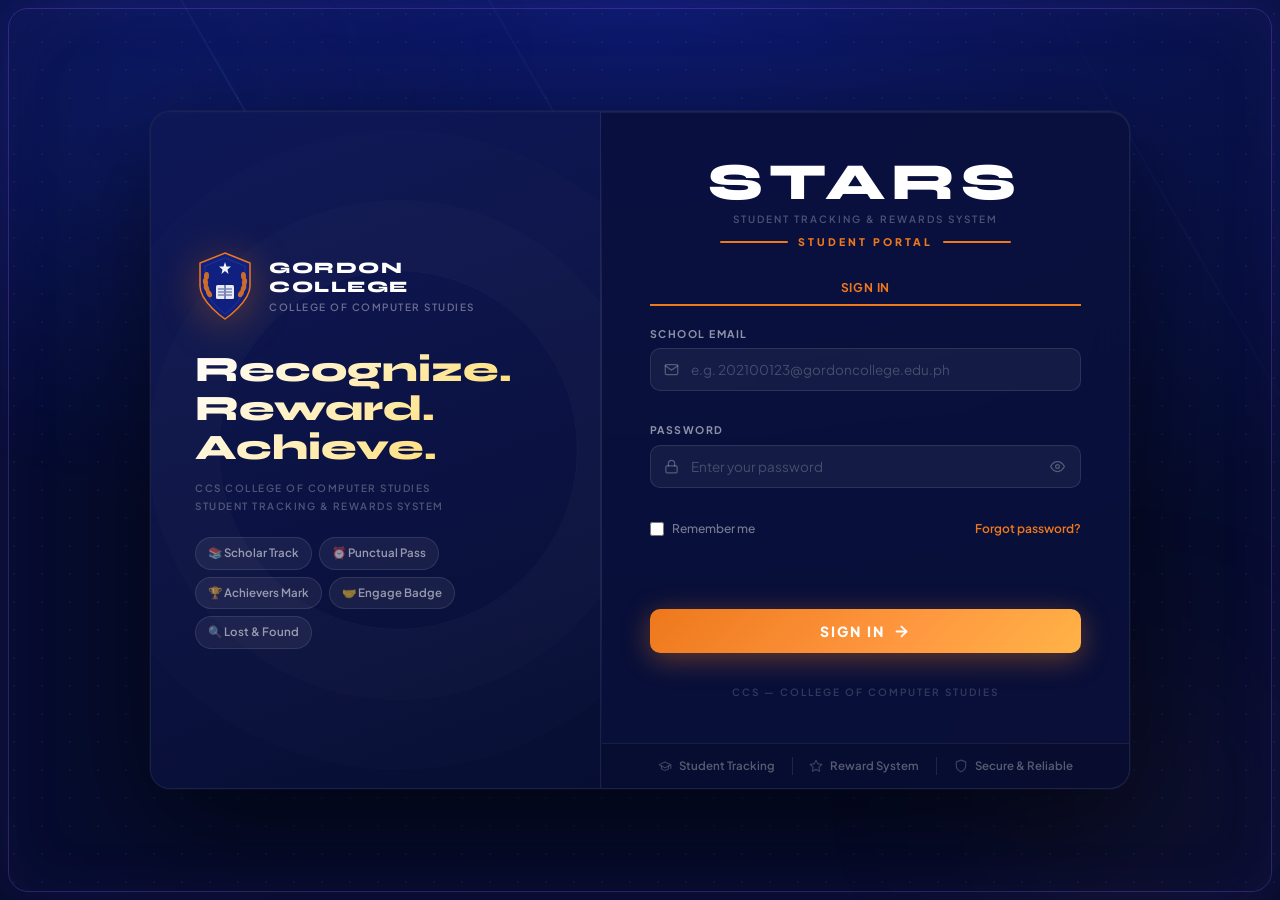
==== dashboard.html @ 3e93b330 "Add files via upload" ====
<!DOCTYPE html>
<html lang="en">
<head>
  <meta charset="UTF-8"/>
  <meta name="viewport" content="width=device-width, initial-scale=1.0"/>
  <title>STARS — Dashboard</title>
  <link rel="stylesheet" href="style.css"/>
  <link rel="stylesheet" href="dashboard.css"/>
  <link rel="stylesheet" href="guidelines.css"/>
  <link href="https://fonts.googleapis.com/css2?family=Syne:wght@600;700;800&family=Plus+Jakarta+Sans:wght@400;500;600;700&display=swap" rel="stylesheet"/>
</head>
<body class="app-page">

  <!-- HAMBURGER BUTTON (visible on mobile only) -->
  <button class="hamburger-btn" id="hamburgerBtn" aria-label="Open menu">
    <span></span>
    <span></span>
    <span></span>
  </button>

  <!-- OVERLAY (darkens background when sidebar is open on mobile) -->
  <div class="sidebar-overlay" id="sidebarOverlay"></div>

  <!-- SIDEBAR -->
  <aside class="sidebar" id="sidebar">
    <div class="sidebar-brand">
      <span class="brand-star">★</span>
      <span>STARS</span>
    </div>
    <nav class="sidebar-nav">
      <a href="dashboard.html" class="nav-item active">
        <span class="nav-icon">⊞</span> Dashboard
      </a>
      <a href="submit.html" class="nav-item">
        <span class="nav-icon">↑</span> Submit Achievement
      </a>
      <a href="rewards.html" class="nav-item">
        <span class="nav-icon">🏆</span> Rewards
      </a>
      <a href="ranking.html" class="nav-item">
        <span class="nav-icon">📊</span> Rankings
      </a>
      <a href="guidelines.html" class="nav-item">
        <span class="nav-icon">📋</span> Guidelines
      </a>
      <a href="settings.html" class="nav-item">
        <span class="nav-icon">⚙️</span> Settings
      </a>
    </nav>
    <div class="sidebar-footer">
      <!-- DARK MODE TOGGLE -->
      <div class="dark-mode-row">
        <span class="dark-mode-label">
          <span id="themeIcon">🌙</span> Dark Mode
        </span>
        <label class="toggle-switch">
          <input type="checkbox" id="darkModeToggle"/>
          <span class="toggle-slider"></span>
        </label>
      </div>
      <div class="user-info" id="sidebarUser">
        <div class="user-avatar" id="userAvatar">S</div>
        <div>
          <p class="user-name" id="userName">Loading...</p>
          <p class="user-id" id="userStudentId">—</p>
        </div>
      </div>
      <button class="btn-logout" id="logoutBtn">Logout</button>
    </div>
  </aside>

  <!-- MAIN CONTENT -->
  <main class="main-content">
    <header class="page-header">
      <div>
        <h2 class="page-title">Dashboard</h2>
        <p class="page-sub" id="greetingText">Welcome back!</p>
      </div>
    </header>

    <!-- POINTS OVERVIEW -->
    <section class="points-overview">
      <div class="points-card points-main">
        <p class="points-label">Total Balance</p>
        <h1 class="points-value" id="totalBalance">—</h1>
        <p class="points-unit">merit points</p>
      </div>
      <div class="points-card">
        <p class="points-label">Scholar Track</p>
        <h2 class="points-value scholar" id="scholarPts">—</h2>
        <span class="category-badge scholar">Academic</span>
      </div>
      <div class="points-card">
        <p class="points-label">Punctual Pass</p>
        <h2 class="points-value punctual" id="punctualPts">—</h2>
        <span class="category-badge punctual">Attendance</span>
      </div>
      <div class="points-card">
        <p class="points-label">Achievers Mark</p>
        <h2 class="points-value achiever" id="achieverPts">—</h2>
        <span class="category-badge achiever">Contests</span>
      </div>
      <div class="points-card">
        <p class="points-label">Engage Badge</p>
        <h2 class="points-value engage" id="engagePts">—</h2>
        <span class="category-badge engage">Participation</span>
      </div>
      <!-- ✅ NEW: General Badge -->
      <div class="points-card">
        <p class="points-label">General</p>
        <h2 class="points-value general" id="generalPts">—</h2>
        <span class="category-badge general">Other</span>
      </div>
    </section>

    <!-- MOTIVATION MILESTONES -->
    <section class="section-block" id="motivationSection">
      <div class="motivation-progress-banner">
        <div class="mot-banner-icon">🎯</div>
        <div class="mot-banner-text">
          <p class="mot-banner-title" id="motBannerTitle">Loading your next reward...</p>
          <p class="mot-banner-sub" id="motBannerSub"></p>
          <div class="mot-progress-bar-wrap">
            <div class="mot-progress-bar-fill" id="motProgressFill"></div>
          </div>
          <div class="mot-progress-labels">
            <span id="motCurrentPts">0 pts</span>
            <span id="motTargetPts">— pts</span>
          </div>
        </div>
      </div>
      <div class="section-header" style="margin-top:1.4rem; margin-bottom:12px;">
        <h3 style="margin-bottom:0;">Rewards Milestones</h3>
        <a href="rewards.html" class="btn-link">View All →</a>
      </div>
      <div class="milestones-grid" id="milestonesGrid"></div>
    </section>

    <!-- RECENT SUBMISSIONS -->
    <section class="section-block">
      <div class="section-header">
        <h3>Recent Submissions</h3>
        <a href="submit.html" class="btn-link">+ New Submission</a>
      </div>
      <div class="table-wrap">
        <table class="data-table" id="submissionsTable">
          <thead>
            <tr>
              <th>Achievement</th>
              <th>Category</th>
              <th>Points</th>
              <th>Status</th>
              <th>Date</th>
            </tr>
          </thead>
          <tbody id="submissionsBody">
            <tr><td colspan="5" class="loading-row">Loading...</td></tr>
          </tbody>
        </table>
      </div>
    </section>

    <!-- REWARDS PREVIEW -->
    <section class="section-block">
      <div class="section-header">
        <h3>Rewards You Can Claim</h3>
        <a href="rewards.html" class="btn-link">View All →</a>
      </div>
      <div class="rewards-grid" id="rewardsPreview"></div>
    </section>
  </main>

  <script src="api.js"></script>
  <script src="auth.js"></script>
  <script src="dashboard.js"></script>
  <script>
    // Dark mode init
    (function() {
      const savedTheme = localStorage.getItem('stars_theme');
      const toggle = document.getElementById('darkModeToggle');
      const icon   = document.getElementById('themeIcon');
      if (savedTheme === 'dark') {
        document.body.classList.add('dark-mode');
        if (toggle) toggle.checked = true;
        if (icon)   icon.textContent = '☀️';
      }
      if (toggle) {
        toggle.addEventListener('change', () => {
          if (toggle.checked) {
            document.body.classList.add('dark-mode');
            localStorage.setItem('stars_theme', 'dark');
            if (icon) icon.textContent = '☀️';
          } else {
            document.body.classList.remove('dark-mode');
            localStorage.setItem('stars_theme', 'light');
            if (icon) icon.textContent = '🌙';
          }
        });
      }
    })();

    // Hamburger menu
(function() {
  const btn     = document.getElementById('hamburgerBtn');
  const sidebar = document.getElementById('sidebar');
  const overlay = document.getElementById('sidebarOverlay');

  function openSidebar() {
    sidebar.classList.add('open');
    overlay.classList.add('active');
    btn.classList.add('open');
    document.body.style.overflow = 'hidden';
  }
  function closeSidebar() {
    sidebar.classList.remove('open');
    overlay.classList.remove('active');
    btn.classList.remove('open');
    document.body.style.removeProperty('overflow'); // ← AYOS NITO
  }

  btn.addEventListener('click', () => {
    if (sidebar.classList.contains('open')) {
      closeSidebar();
    } else {
      openSidebar(); // ← X button fix: toggle, hindi palaging open
    }
  });
  
  overlay.addEventListener('click', closeSidebar);

  document.querySelectorAll('.nav-item').forEach(link => {
    link.addEventListener('click', closeSidebar);
  });
})();
  </script>
</body>
</html>
---- style.css ----
/* ============================================
   STARS — Main Stylesheet
   CCS Theme: Orange · Yellow · White
   ============================================ */

@import url('https://fonts.googleapis.com/css2?family=Syne:wght@600;700;800&family=Plus+Jakarta+Sans:wght@400;500;600;700&display=swap');

:root {
  --orange:     #F26522;
  --orange2:    #FF8C42;
  --orange-dim: rgba(242,101,34,0.12);
  --yellow:     #FFC107;
  --yellow2:    #FFD54F;
  --yellow-dim: rgba(255,193,7,0.12);
  --white:      #FFFFFF;
  --off-white:  #FFF8F3;
  --cream:      #FFF3E0;

  --slate:      #1A1A2E;
  --slate2:     #16213E;
  --dark:       #0F0F1A;

  --gray:       #8A8A9A;
  --gray2:      #E8E0D8;
  --gray3:      #F5F0EB;

  --scholar:    #22C55E;
  --punctual:   #3B82F6;
  --achiever:   #F26522;
  --engage:     #A855F7;

  --success:    #22c55e;
  --error:      #ef4444;

  --font-display: 'Syne', sans-serif;
  --font-body:    'Plus Jakarta Sans', sans-serif;

  --radius:    14px;
  --radius-sm: 9px;
  --radius-lg: 20px;
  --shadow:    0 4px 32px rgba(242,101,34,0.10);
  --shadow-lg: 0 8px 48px rgba(242,101,34,0.18);
}

*, *::before, *::after { box-sizing: border-box; margin: 0; padding: 0; }

body {
  background: var(--off-white);
  color: var(--slate);
  font-family: var(--font-body);
  font-size: 15px;
  line-height: 1.6;
  overflow-x: hidden;
}

a { color: inherit; text-decoration: none; }

/* ============================================
   LOGIN PAGE
   ============================================ */
.login-page {
  display: flex;
  align-items: center;
  justify-content: center;
  min-height: 100vh;
  overflow: hidden;
  position: relative;
  background: var(--slate);
}

.login-bg {
  position: fixed; inset: 0; z-index: 0;
  pointer-events: none;
  overflow: hidden;
}

.login-bg::before {
  content: '';
  position: absolute;
  width: 700px; height: 700px;
  border-radius: 50%;
  background: radial-gradient(circle, rgba(242,101,34,0.25) 0%, transparent 70%);
  top: -200px; right: -150px;
}
.login-bg::after {
  content: '';
  position: absolute;
  width: 500px; height: 500px;
  border-radius: 50%;
  background: radial-gradient(circle, rgba(255,193,7,0.18) 0%, transparent 70%);
  bottom: -150px; left: -100px;
}

.orb { display: none; }

.login-bg .orb1 {
  display: block;
  position: absolute;
  width: 3px;
  height: 100vh;
  background: linear-gradient(to bottom, transparent, rgba(242,101,34,0.3), transparent);
  top: 0; left: 38%;
  transform: rotate(15deg);
  transform-origin: top;
  border-radius: 0;
  filter: none;
  opacity: 1;
}

.login-container {
  position: relative; z-index: 1;
  background: var(--white);
  border-radius: var(--radius-lg);
  padding: 48px 44px;
  width: 100%;
  max-width: 430px;
  box-shadow: var(--shadow-lg);
}

.login-brand {
  text-align: center;
  margin-bottom: 36px;
}

.login-brand .brand-star {
  display: inline-block;
  font-size: 28px;
  color: var(--orange);
  margin-bottom: 4px;
}

.login-brand h1 {
  font-family: var(--font-display);
  font-size: 52px;
  font-weight: 800;
  background: linear-gradient(135deg, var(--orange) 0%, var(--yellow) 100%);
  -webkit-background-clip: text;
  -webkit-text-fill-color: transparent;
  background-clip: text;
  letter-spacing: 5px;
  line-height: 1;
  margin-bottom: 6px;
}

.login-brand p {
  color: var(--gray);
  font-size: 12px;
  letter-spacing: 1.5px;
  text-transform: uppercase;
  font-weight: 500;
}

.login-form { display: flex; flex-direction: column; gap: 18px; }

.form-group { display: flex; flex-direction: column; gap: 6px; }

.form-group label {
  font-size: 12px;
  font-weight: 700;
  color: var(--slate);
  text-transform: uppercase;
  letter-spacing: 0.8px;
}

.form-group input,
.form-group select,
.form-group textarea {
  background: var(--gray3);
  border: 1.5px solid var(--gray2);
  border-radius: var(--radius-sm);
  color: var(--slate);
  font-family: var(--font-body);
  font-size: 15px;
  padding: 13px 16px;
  transition: border-color 0.2s, background 0.2s, box-shadow 0.2s;
  outline: none;
}

.form-group input:focus,
.form-group select:focus,
.form-group textarea:focus {
  border-color: var(--orange);
  background: var(--white);
  box-shadow: 0 0 0 3px rgba(242,101,34,0.10);
}

.form-group input::placeholder { color: #B0A8A0; }
.form-group select option { background: white; color: var(--slate); }
.form-group textarea { resize: vertical; }

.hint { color: var(--gray); font-size: 12px; margin-top: 4px; }

.form-error {
  color: var(--error);
  font-size: 13px;
  min-height: 18px;
  font-weight: 500;
}
.form-success {
  color: var(--success);
  font-size: 13px;
  min-height: 18px;
  font-weight: 500;
}

.btn-primary {
  background: linear-gradient(135deg, var(--orange) 0%, var(--orange2) 100%);
  color: var(--white);
  border: none;
  border-radius: var(--radius-sm);
  font-family: var(--font-body);
  font-size: 15px;
  font-weight: 700;
  padding: 14px 24px;
  cursor: pointer;
  transition: opacity 0.2s, transform 0.1s, box-shadow 0.2s;
  width: 100%;
  letter-spacing: 0.4px;
  box-shadow: 0 4px 16px rgba(242,101,34,0.3);
}
.btn-primary:hover {
  opacity: 0.92;
  box-shadow: 0 6px 24px rgba(242,101,34,0.4);
}
.btn-primary:active { transform: scale(0.98); }
.btn-primary:disabled { opacity: 0.5; cursor: not-allowed; box-shadow: none; }

.btn-ghost {
  background: transparent;
  color: var(--slate);
  border: 1.5px solid var(--gray2);
  border-radius: var(--radius-sm);
  font-family: var(--font-body);
  font-size: 14px;
  font-weight: 600;
  padding: 10px 20px;
  cursor: pointer;
  transition: border-color 0.2s, background 0.2s;
}
.btn-ghost:hover { border-color: var(--orange); background: var(--orange-dim); }

.btn-logout {
  background: transparent;
  color: var(--gray);
  border: 1.5px solid var(--gray2);
  border-radius: var(--radius-sm);
  font-size: 13px;
  font-weight: 600;
  padding: 8px 16px;
  cursor: pointer;
  width: 100%;
  margin-top: 8px;
  transition: color 0.2s, border-color 0.2s, background 0.2s;
  font-family: var(--font-body);
}
.btn-logout:hover { color: var(--error); border-color: var(--error); background: rgba(239,68,68,0.06); }

.btn-link {
  color: var(--orange);
  font-size: 13px;
  font-weight: 700;
  letter-spacing: 0.3px;
}
.btn-link:hover { color: var(--orange2); }

.login-footer {
  text-align: center;
  color: var(--gray);
  font-size: 11px;
  margin-top: 24px;
  text-transform: uppercase;
  letter-spacing: 1.5px;
  font-weight: 600;
}

/* ============================================
   APP LAYOUT
   ============================================ */
.app-page {
  display: flex;
  min-height: 100vh;
  background: var(--off-white);
  overflow-x: hidden;
}

/* SIDEBAR */
.sidebar {
  width: 230px;
  min-height: 100vh;
  background: var(--slate);
  display: flex;
  flex-direction: column;
  padding: 28px 16px;
  position: fixed;
  top: 0; left: 0; bottom: 0;
  border-right: none;
  box-shadow: 4px 0 24px rgba(26,26,46,0.15);
}

.sidebar-brand {
  display: flex;
  align-items: center;
  gap: 8px;
  font-family: var(--font-display);
  font-size: 26px;
  font-weight: 800;
  letter-spacing: 4px;
  margin-bottom: 36px;
  padding: 0 10px;
  background: linear-gradient(135deg, var(--orange) 0%, var(--yellow) 100%);
  -webkit-background-clip: text;
  -webkit-text-fill-color: transparent;
  background-clip: text;
}
.brand-star {
  font-size: 22px;
  -webkit-text-fill-color: var(--orange);
  color: var(--orange);
}

.sidebar-nav {
  display: flex;
  flex-direction: column;
  gap: 4px;
  flex: 1;
}

.nav-item {
  display: flex;
  align-items: center;
  gap: 10px;
  padding: 11px 14px;
  border-radius: var(--radius-sm);
  color: rgba(255,255,255,0.5);
  font-size: 14px;
  font-weight: 500;
  transition: background 0.15s, color 0.15s;
  letter-spacing: 0.2px;
}
.nav-item:hover {
  background: rgba(255,255,255,0.07);
  color: var(--white);
}
.nav-item.active {
  background: linear-gradient(135deg, var(--orange) 0%, var(--orange2) 100%);
  color: var(--white);
  font-weight: 700;
  box-shadow: 0 4px 14px rgba(242,101,34,0.35);
}
.nav-icon { font-size: 16px; }

.sidebar-footer {
  margin-top: auto;
  padding-top: 16px;
  border-top: 1px solid rgba(255,255,255,0.08);
}

.user-info { display: flex; align-items: center; gap: 10px; margin-bottom: 8px; }

.user-avatar {
  width: 36px; height: 36px;
  background: linear-gradient(135deg, var(--orange), var(--yellow));
  color: var(--white);
  border-radius: 50%;
  display: flex; align-items: center; justify-content: center;
  font-weight: 800;
  font-size: 15px;
  font-family: var(--font-display);
  flex-shrink: 0;
}
.user-name { font-size: 13px; font-weight: 600; color: var(--white); }
.user-id { font-size: 11px; color: rgba(255,255,255,0.4); }

/* MAIN CONTENT */
.main-content {
  margin-left: 230px;
  flex: 1;
  padding: 36px 40px;
  min-height: 100vh;
  width: calc(100% - 230px);
  max-width: calc(100% - 230px);
  overflow-x: hidden;
}

.page-header {
  display: flex;
  align-items: flex-start;
  justify-content: space-between;
  margin-bottom: 32px;
}

.page-title {
  font-family: var(--font-display);
  font-size: 34px;
  font-weight: 800;
  letter-spacing: 1px;
  color: var(--slate);
}

.page-sub { color: var(--gray); font-size: 14px; margin-top: 3px; font-weight: 500; }

/* MODAL */
.modal-overlay {
  position: fixed; inset: 0;
  background: rgba(15,15,26,0.65);
  backdrop-filter: blur(4px);
  display: flex; align-items: center; justify-content: center;
  z-index: 999;
}
.modal-box {
  background: var(--white);
  border-radius: var(--radius-lg);
  padding: 36px;
  max-width: 420px;
  width: 90%;
  box-shadow: var(--shadow-lg);
}
.modal-box h3 {
  font-family: var(--font-display);
  font-size: 22px;
  font-weight: 700;
  margin-bottom: 10px;
  color: var(--slate);
}
.modal-box p { color: var(--gray); margin-bottom: 28px; font-size: 14px; }
.modal-actions { display: flex; gap: 12px; justify-content: flex-end; }

.balance-pill {
  background: var(--white);
  border: 1.5px solid var(--gray2);
  border-radius: 99px;
  padding: 10px 22px;
  font-size: 14px;
  font-weight: 500;
  box-shadow: 0 2px 8px rgba(0,0,0,0.06);
  white-space: nowrap;
}
.balance-pill strong { color: var(--orange); font-weight: 700; }

/* ============================================
   DARK MODE
   ============================================ */
.dark-mode-row {
  display: flex;
  align-items: center;
  justify-content: space-between;
  margin-bottom: 12px;
} 
.dark-mode-label {
  font-size: 13px;
  color: rgba(255,255,255,0.5);
  font-weight: 500;
}
.toggle-switch {
  position: relative;
  display: inline-block;
  width: 38px;
  height: 22px;
}
.toggle-switch input { opacity: 0; width: 0; height: 0; }
.toggle-slider {
  position: absolute;
  cursor: pointer;
  inset: 0;
  background: rgba(255,255,255,0.15);
  border-radius: 99px;
  transition: background 0.3s;
}
.toggle-slider::before {
  content: '';
  position: absolute;
  width: 16px; height: 16px;
  left: 3px; top: 3px;
  background: white;
  border-radius: 50%;
  transition: transform 0.3s;
}
.toggle-switch input:checked + .toggle-slider { background: var(--orange); }
.toggle-switch input:checked + .toggle-slider::before { transform: translateX(16px); }

/* ============================================
   HAMBURGER MENU
   ============================================ */
.hamburger-btn {
  display: none;
  position: fixed;
  top: 14px;
  left: 16px;
  z-index: 1100;
  background: var(--orange);
  border: none;
  border-radius: var(--radius-sm);
  width: 42px;
  height: 42px;
  cursor: pointer;
  flex-direction: column;
  align-items: center;
  justify-content: center;
  gap: 5px;
  padding: 10px;
  box-shadow: 0 4px 14px rgba(242,101,34,0.35);
  transition: background 0.2s, transform 0.15s;
}
.hamburger-btn:active { transform: scale(0.95); }
.hamburger-btn span {
  display: block;
  width: 20px;
  height: 2px;
  background: #fff;
  border-radius: 2px;
  transition: transform 0.3s ease, opacity 0.3s ease;
}
.hamburger-btn.open span:nth-child(1) { transform: translateY(7px) rotate(45deg); }
.hamburger-btn.open span:nth-child(2) { opacity: 0; }
.hamburger-btn.open span:nth-child(3) { transform: translateY(-7px) rotate(-45deg); }

.sidebar-overlay {
  display: none;
  position: fixed;
  inset: 0;
  background: rgba(15, 15, 26, 0.55);
  z-index: 900;
  opacity: 0;
  transition: opacity 0.3s ease;
}
.sidebar-overlay.active {
  display: block;
  opacity: 1;
}

/* ============================================
   RESPONSIVE — TABLET (max 1024px)
   ============================================ */
@media (max-width: 1024px) {
  .main-content {
    padding: 36px 24px;
  }
  .page-title { font-size: 28px; }
}

/* ============================================
   RESPONSIVE — MOBILE (max 768px)
   ============================================ */
@media (max-width: 768px) {

  /* Show hamburger */
  .hamburger-btn { display: flex; }

  /* Sidebar slides in */
  .sidebar {
    transform: translateX(-100%);
    transition: transform 0.3s cubic-bezier(0.4, 0, 0.2, 1);
    z-index: 1000;
    width: 240px;
  }
  .sidebar.open { transform: translateX(0); }

  /* Main content full width */
  .main-content {
    margin-left: 0;
    padding: 72px 16px 32px;
    width: 100%;
    max-width: 100%;
    overflow-x: hidden;
  }

  /* Page header stacks vertically */
  .page-header {
    flex-direction: column;
    align-items: flex-start;
    gap: 10px;
    margin-bottom: 20px;
  }

  /* Title smaller on mobile */
  .page-title { font-size: 22px; letter-spacing: 0.5px; }
  .page-sub   { font-size: 13px; }

  /* Balance pill full width */
  .balance-pill {
    width: 100%;
    text-align: center;
  }

  .section-block { padding: 16px; }
  .form-card     { padding: 20px; max-width: 100%; }

  .table-wrap {
    overflow-x: auto;
    -webkit-overflow-scrolling: touch;
  }

  /* Modal */
  .modal-box { padding: 24px 20px; }
  .modal-box h3 { font-size: 18px; }
}

/* ============================================
   RESPONSIVE — SMALL PHONES (max 480px)
   ============================================ */
@media (max-width: 480px) {

  .main-content  { padding: 68px 12px 24px; }
  .section-block { padding: 14px; }
  .form-card     { padding: 16px; }

  .page-title { font-size: 20px; }

  .data-table th,
  .data-table td {
    padding: 10px 8px;
    font-size: 12px;
  }

  .status-badge {
    padding: 3px 8px;
    font-size: 11px;
  }

  /* Login page adjustments */
  .login-container {
    padding: 32px 24px;
    border-radius: var(--radius);
  }
  .login-brand h1 { font-size: 40px; }
}

/* ============================================
   DARK MODE OVERRIDES
   ============================================ */

body.dark-mode {
  background: var(--dark);
  color: rgba(255, 255, 255, 0.88);
}

/* Main content background */
body.dark-mode .app-page {
  background: var(--dark);
}

body.dark-mode .main-content {
  background: var(--dark);
}

/* Cards & Blocks */
body.dark-mode .section-block,
body.dark-mode .form-card,
body.dark-mode .points-card,
body.dark-mode .reward-card,
body.dark-mode .ms-card,
body.dark-mode .modal-box {
  background: var(--slate2);
  border-color: rgba(255, 255, 255, 0.08);
  color: rgba(255, 255, 255, 0.88);
}

/* Locked reward card */
body.dark-mode .reward-card.locked {
  background: var(--slate);
}

/* Text inside cards */
body.dark-mode .page-title,
body.dark-mode .section-block h3,
body.dark-mode .reward-name,
body.dark-mode .mot-banner-title,
body.dark-mode .modal-box h3 {
  color: rgba(255, 255, 255, 0.92);
}

body.dark-mode .page-sub,
body.dark-mode .reward-desc,
body.dark-mode .mot-banner-sub,
body.dark-mode .modal-box p {
  color: rgba(255, 255, 255, 0.45);
}

/* Table */
body.dark-mode .data-table th {
  color: rgba(255, 255, 255, 0.4);
  border-bottom-color: rgba(255, 255, 255, 0.07);
}
body.dark-mode .data-table td {
  color: rgba(255, 255, 255, 0.82);
  border-bottom-color: rgba(255, 255, 255, 0.06);
}
body.dark-mode .data-table tr:hover td {
  background: rgba(255, 255, 255, 0.04);
}

/* Form inputs */
body.dark-mode .form-group label {
  color: rgba(255, 255, 255, 0.6);
}
body.dark-mode .form-group input,
body.dark-mode .form-group select,
body.dark-mode .form-group textarea {
  background: var(--slate);
  border-color: rgba(255, 255, 255, 0.1);
  color: rgba(255, 255, 255, 0.88);
}
body.dark-mode .form-group input:focus,
body.dark-mode .form-group select:focus,
body.dark-mode .form-group textarea:focus {
  background: var(--slate2);
  border-color: var(--orange);
}
body.dark-mode .form-group input::placeholder,
body.dark-mode .form-group textarea::placeholder {
  color: rgba(255, 255, 255, 0.25);
}
body.dark-mode .form-group select option {
  background: var(--slate2);
  color: rgba(255, 255, 255, 0.88);
}

/* Upload zone */
body.dark-mode .upload-zone {
  background: var(--slate);
  border-color: rgba(255, 255, 255, 0.12);
  color: rgba(255, 255, 255, 0.55);
}
body.dark-mode .upload-zone:hover {
  border-color: var(--orange);
  background: var(--orange-dim);
}

/* Info banner (yung blue notice sa Submit page) */
body.dark-mode .info-banner,
body.dark-mode [class*="info-"] {
  background: rgba(59, 130, 246, 0.1);
  color: rgba(255, 255, 255, 0.75);
}
body.dark-mode .info-banner strong {
  color: rgba(255, 255, 255, 0.92);
}

/* Balance pill */
body.dark-mode .balance-pill {
  background: var(--slate2);
  border-color: rgba(255, 255, 255, 0.1);
  color: rgba(255, 255, 255, 0.75);
}

/* Skeleton loading */
body.dark-mode .skeleton {
  background: linear-gradient(90deg, var(--slate) 25%, var(--slate2) 50%, var(--slate) 75%);
  background-size: 200% 100%;
}

/* Milestone progress bar background */
body.dark-mode .mot-progress-bar-wrap {
  background: rgba(255, 255, 255, 0.1);
}

/* Ghost button */
body.dark-mode .btn-ghost {
  color: rgba(255, 255, 255, 0.75);
  border-color: rgba(255, 255, 255, 0.15);
}
body.dark-mode .btn-ghost:hover {
  background: var(--orange-dim);
  border-color: var(--orange);
}
---- dashboard.css ----
/* ============================================
   STARS — Dashboard CSS
   CCS Theme: Orange · Yellow · White
   ============================================ */

/* POINTS OVERVIEW CARDS */
.points-overview {
  display: grid;
  grid-template-columns: 1.6fr repeat(5, 1fr); /* ✅ 5 na (dati 4) */
  gap: 16px;
  margin-bottom: 28px;
}

.points-card {
  background: var(--white);
  border: 1.5px solid var(--gray2);
  border-radius: var(--radius);
  padding: 22px;
  display: flex;
  flex-direction: column;
  gap: 4px;
  transition: border-color 0.2s, box-shadow 0.2s, transform 0.15s;
  box-shadow: 0 2px 8px rgba(0,0,0,0.04);
}
.points-card:hover {
  border-color: var(--orange);
  box-shadow: 0 4px 20px rgba(242,101,34,0.10);
  transform: translateY(-2px);
}

/* Main total card */
.points-main {
  background: linear-gradient(135deg, var(--orange) 0%, var(--orange2) 60%, var(--yellow) 100%);
  border-color: transparent;
  color: var(--white);
  box-shadow: 0 6px 24px rgba(242,101,34,0.30);
}
.points-main:hover { border-color: transparent; }
.points-main .points-label { color: rgba(255,255,255,0.75); }
.points-main .points-value { font-size: 54px; color: var(--white); }
.points-main .points-unit { color: rgba(255,255,255,0.65); font-size: 13px; font-weight: 500; }

.points-label {
  font-size: 11px;
  color: var(--gray);
  text-transform: uppercase;
  letter-spacing: 0.8px;
  font-weight: 700;
}
.points-value {
  font-family: var(--font-display);
  font-size: 38px;
  font-weight: 800;
  letter-spacing: 1px;
  line-height: 1;
}
.points-value.scholar  { color: var(--scholar); }
.points-value.punctual { color: var(--punctual); }
.points-value.achiever { color: var(--achiever); }
.points-value.engage   { color: var(--engage); }
.points-value.general  { color: #6c757d; } /* ✅ NEW */

.category-badge {
  display: inline-block;
  font-size: 11px;
  font-weight: 700;
  padding: 3px 10px;
  border-radius: 99px;
  width: fit-content;
  margin-top: 6px;
  letter-spacing: 0.3px;
}
.category-badge.scholar  { background: rgba(34,197,94,0.12);  color: var(--scholar); }
.category-badge.punctual { background: rgba(59,130,246,0.12); color: var(--punctual); }
.category-badge.achiever { background: rgba(242,101,34,0.12); color: var(--achiever); }
.category-badge.engage   { background: rgba(168,85,247,0.12); color: var(--engage); }
.category-badge.general  { background: rgba(108,117,125,0.12); color: #6c757d; } /* ✅ NEW */

/* SECTION BLOCKS */
.section-block {
  background: var(--white);
  border: 1.5px solid var(--gray2);
  border-radius: var(--radius);
  padding: 26px;
  margin-bottom: 20px;
  box-shadow: 0 2px 8px rgba(0,0,0,0.04);
}
.section-header {
  display: flex;
  align-items: center;
  justify-content: space-between;
  margin-bottom: 18px;
}
.section-block h3 {
  font-family: var(--font-display);
  font-size: 18px;
  font-weight: 700;
  color: var(--slate);
  margin-bottom: 18px;
  letter-spacing: 0.5px;
}
.section-header h3 { margin-bottom: 0; }

/* DATA TABLE */
.table-wrap { 
  overflow-x: auto; 
  max-height: 320px;
  overflow-y: auto;
  -webkit-overflow-scrolling: touch;
}
.data-table {
  width: 100%;
  border-collapse: collapse;
  font-size: 14px;
}
.data-table th {
  text-align: left;
  padding: 10px 14px;
  color: var(--gray);
  font-size: 11px;
  text-transform: uppercase;
  letter-spacing: 0.8px;
  font-weight: 700;
  border-bottom: 2px solid var(--gray3);
}
.data-table td {
  padding: 14px;
  border-bottom: 1px solid var(--gray3);
  color: var(--slate);
}
.data-table tr:last-child td { border-bottom: none; }
.data-table tr:hover td { background: var(--off-white); }

.status-badge {
  display: inline-block;
  padding: 4px 12px;
  border-radius: 99px;
  font-size: 12px;
  font-weight: 700;
  letter-spacing: 0.3px;
}
.status-pending  { background: rgba(255,193,7,0.15);   color: #B7791F; }
.status-approved { background: rgba(34,197,94,0.12);  color: var(--success); }
.status-rejected { background: rgba(239,68,68,0.12);  color: var(--error); }

.loading-row {
  color: var(--gray);
  text-align: center;
  padding: 28px !important;
  font-size: 14px;
}

/* REWARDS GRID */
.rewards-grid {
  display: grid;
  grid-template-columns: repeat(auto-fill, minmax(180px, 1fr));
  gap: 14px;
}
.rewards-full-grid {
  display: grid;
  grid-template-columns: repeat(auto-fill, minmax(248px, 1fr));
  gap: 18px;
}

.reward-card {
  background: var(--white);
  border: 1.5px solid var(--gray2);
  border-radius: var(--radius);
  padding: 22px;
  display: flex;
  flex-direction: column;
  gap: 8px;
  transition: border-color 0.2s, transform 0.15s, box-shadow 0.2s;
  box-shadow: 0 2px 8px rgba(0,0,0,0.04);
}
.reward-card:hover {
  border-color: var(--orange);
  transform: translateY(-3px);
  box-shadow: 0 8px 24px rgba(242,101,34,0.12);
}

.reward-pts {
  font-family: var(--font-display);
  font-size: 30px;
  font-weight: 800;
  color: var(--orange);
  letter-spacing: 1px;
}
.reward-name { font-size: 14px; font-weight: 700; color: var(--slate); }
.reward-desc { font-size: 12px; color: var(--gray); line-height: 1.5; }
.reward-card .btn-primary { margin-top: auto; }

.reward-card.locked {
  opacity: 0.6;
  background: var(--gray3);
}
.reward-card.locked .btn-primary {
  background: var(--gray2);
  color: var(--gray);
  cursor: not-allowed;
  box-shadow: none;
}

/* FORM CARD */
.form-card {
  background: var(--white);
  border: 1.5px solid var(--gray2);
  border-radius: var(--radius);
  padding: 36px;
  max-width: 660px;
  box-shadow: 0 2px 8px rgba(0,0,0,0.04);
}

/* UPLOAD ZONE */
.upload-zone {
  border: 2px dashed var(--gray2);
  border-radius: var(--radius-sm);
  padding: 36px;
  text-align: center;
  cursor: pointer;
  transition: border-color 0.2s, background 0.2s;
  background: var(--gray3);
}
.upload-zone:hover { border-color: var(--orange); background: var(--orange-dim); }
.upload-zone.drag-over { border-color: var(--orange); background: rgba(242,101,34,0.08); }
.upload-icon { font-size: 34px; margin-bottom: 10px; }
.upload-link { color: var(--orange); font-weight: 700; }
.upload-zone small { color: var(--gray); font-size: 12px; }
.upload-preview { margin-top: 12px; font-size: 13px; color: var(--success); font-weight: 600; }

.form-card .form-group + .form-group {
  padding-top: 4px;
}

/* ── Skeleton Loading ── */
.skeleton {
  background: linear-gradient(90deg, #e8e0d8 25%, #f5f0eb 50%, #e8e0d8 75%);
  background-size: 200% 100%;
  animation: shimmer 1.5s infinite;
  border-radius: 6px;
  height: 14px;
  display: inline-block;
  width: 100%;
}

@keyframes shimmer {
  0%   { background-position: 200% 0; }
  100% { background-position: -200% 0; }
}

.skeleton-row td {
  padding: 14px;
  border-bottom: 1px solid var(--gray3);
}

/* ══════════════════════════════════════════
   MOTIVATION MILESTONES
   ══════════════════════════════════════════ */

.motivation-progress-banner {
  display: flex;
  align-items: flex-start;
  gap: 14px;
  background: linear-gradient(135deg, rgba(242,101,34,0.06) 0%, rgba(250,204,21,0.08) 100%);
  border: 1.5px solid rgba(242,101,34,0.18);
  border-radius: var(--radius);
  padding: 1.1rem 1.3rem;
}

.mot-banner-icon {
  font-size: 28px;
  margin-top: 2px;
  flex-shrink: 0;
}

.mot-banner-text {
  flex: 1;
  min-width: 0;
}

.mot-banner-title {
  font-size: 15px;
  font-weight: 700;
  color: var(--slate);
  margin: 0 0 3px;
  font-family: var(--font-display);
}

.mot-banner-sub {
  font-size: 12px;
  color: var(--gray);
  margin: 0 0 10px;
}

.mot-progress-bar-wrap {
  background: var(--gray2);
  border-radius: 99px;
  height: 8px;
  overflow: hidden;
}

.mot-progress-bar-fill {
  height: 8px;
  border-radius: 99px;
  background: linear-gradient(90deg, var(--orange), var(--yellow));
  width: 0%;
  transition: width 1.2s cubic-bezier(.4, 0, .2, 1);
}

.mot-progress-labels {
  display: flex;
  justify-content: space-between;
  font-size: 11px;
  color: var(--gray);
  font-weight: 600;
  margin-top: 5px;
}

/* Milestones card grid */
.milestones-grid {
  display: flex;
  flex-direction: row;
  gap: 10px;
  overflow-x: auto;
  padding-bottom: 8px;
  scrollbar-width: thin;
  scrollbar-color: var(--orange) var(--gray3);
}

.milestones-grid .ms-card {
  min-width: 150px;
  flex-shrink: 0;
}

.ms-card {
  border-radius: var(--radius);
  border: 1.5px solid var(--gray2);
  padding: 0.9rem 1rem;
  background: var(--white);
  display: flex;
  flex-direction: column;
  gap: 4px;
  transition: transform 0.15s, box-shadow 0.2s;
}

.ms-card:hover {
  transform: translateY(-2px);
  box-shadow: 0 4px 16px rgba(0,0,0,0.07);
}

.ms-pts {
  font-family: var(--font-display);
  font-size: 20px;
  font-weight: 800;
  margin: 0;
  letter-spacing: 0.5px;
}

.ms-reward-name {
  font-size: 12px;
  color: var(--gray);
  margin: 0 0 6px;
  line-height: 1.4;
}

.ms-status-badge {
  font-size: 11px;
  font-weight: 700;
  padding: 3px 10px;
  border-radius: 99px;
  display: inline-block;
  width: fit-content;
}

/* Unlocked state */
.ms-unlocked {
  border-color: rgba(34,197,94,0.3);
  background: rgba(34,197,94,0.04);
}
.ms-unlocked .ms-pts        { color: #16a34a; }
.ms-unlocked .ms-status-badge { background: rgba(34,197,94,0.12); color: #15803d; }

/* Next goal state */
.ms-next {
  border-color: rgba(242,101,34,0.35);
  background: rgba(242,101,34,0.04);
  box-shadow: 0 0 0 2px rgba(242,101,34,0.12);
}
.ms-next .ms-pts          { color: var(--orange); }
.ms-next .ms-status-badge { background: rgba(242,101,34,0.12); color: var(--orange); }

/* Locked state */
.ms-locked { opacity: 0.65; }
.ms-locked .ms-pts          { color: var(--gray); }
.ms-locked .ms-status-badge { background: var(--gray3); color: var(--gray); }

/* ============================================
   MOBILE RESPONSIVE — Dashboard specific
   ============================================ */

/* ── TABLET (max 1024px) ── */
@media (max-width: 1024px) {
  .points-overview {
    grid-template-columns: repeat(3, 1fr);
  }
  .points-overview .points-main {
    grid-column: 1 / -1;
  }
  .rewards-full-grid {
    grid-template-columns: repeat(auto-fill, minmax(200px, 1fr));
  }
}

/* ── MOBILE (max 768px) ── */
@media (max-width: 768px) {
  .points-overview {
    grid-template-columns: repeat(2, 1fr);
    gap: 8px;
  }
  .points-overview .points-main {
    grid-column: 1 / -1;
  }
  .points-main .points-value { font-size: 40px; }
  .points-value { font-size: 24px; }
  .points-card { padding: 14px; }
  .category-badge { font-size: 10px; padding: 2px 8px; }

  .section-block { padding: 16px; }
  .section-header { flex-wrap: wrap; gap: 8px; }
  .form-card { padding: 20px; max-width: 100%; }
  .upload-zone { padding: 24px 16px; }

  .rewards-grid,
  .rewards-full-grid {
    grid-template-columns: 1fr 1fr;
    gap: 10px;
  }
  .reward-card { padding: 16px; }
  .reward-pts { font-size: 24px; }
  .page-header { flex-wrap: wrap; gap: 10px; margin-bottom: 20px; }
  .page-title { font-size: 26px; }
  .balance-pill { width: 100%; text-align: center; }
  .motivation-progress-banner { flex-direction: column; gap: 8px; }
  .milestones-grid { gap: 8px; }
  .milestones-grid .ms-card { min-width: 130px; }
  .ms-pts { font-size: 17px; }
}

/* ── SMALL PHONES (max 480px) ── */
@media (max-width: 480px) {
  .points-overview {
    grid-template-columns: repeat(2, 1fr);
    gap: 6px;
  }
  .points-overview .points-main {
    grid-column: 1 / -1;
  }
  .points-main .points-value { font-size: 34px; }
  .points-value { font-size: 20px; }
  .points-card { padding: 10px; }

  .rewards-grid,
  .rewards-full-grid { grid-template-columns: 1fr; }

  .data-table th,
  .data-table td { padding: 8px 6px; font-size: 11px; }
  .status-badge { padding: 3px 8px; font-size: 11px; }
  .section-block { padding: 14px; }
  .form-card { padding: 16px; }
  .milestones-grid .ms-card { min-width: 120px; }
}
---- guidelines.css ----
/* ============================================
   STARS — Guidelines CSS
   ============================================ */

/* ── Tab Switcher ── */
.guide-tabs {
  display: flex;
  gap: 8px;
  flex-wrap: wrap;
}
.guide-tab {
  background: var(--white);
  border: 1.5px solid var(--gray2);
  border-radius: var(--radius-sm);
  font-family: var(--font-body);
  font-size: 13px;
  font-weight: 700;
  padding: 10px 18px;
  cursor: pointer;
  color: var(--gray);
  transition: all 0.2s;
  letter-spacing: 0.3px;
}
.guide-tab:hover {
  border-color: var(--orange);
  color: var(--orange);
}
.guide-tab.active {
  background: linear-gradient(135deg, var(--orange), var(--orange2));
  border-color: transparent;
  color: var(--white);
  box-shadow: 0 4px 14px rgba(242,101,34,0.3);
}

/* ── Guide Section ── */
.guide-section h3 {
  font-family: var(--font-display);
  font-size: 19px;
  font-weight: 700;
  color: var(--slate);
  margin-bottom: 8px;
  letter-spacing: 0.4px;
}
.guide-intro {
  color: var(--gray);
  font-size: 14px;
  margin-bottom: 20px;
  line-height: 1.6;
}

/* ── Steps List ── */
.steps-list {
  display: flex;
  flex-direction: column;
  gap: 16px;
  margin-top: 16px;
}
.step-item {
  display: flex;
  gap: 16px;
  align-items: flex-start;
}
.step-num {
  width: 34px;
  height: 34px;
  min-width: 34px;
  background: linear-gradient(135deg, var(--orange), var(--orange2));
  color: var(--white);
  border-radius: 50%;
  display: flex;
  align-items: center;
  justify-content: center;
  font-family: var(--font-display);
  font-size: 14px;
  font-weight: 800;
  box-shadow: 0 4px 12px rgba(242,101,34,0.25);
}
.step-body { flex: 1; }
.step-title {
  font-size: 15px;
  font-weight: 700;
  color: var(--slate);
  margin-bottom: 4px;
}
.step-desc {
  font-size: 13px;
  color: var(--gray);
  line-height: 1.6;
}

/* ── Category Cards ── */
.category-cards {
  display: grid;
  grid-template-columns: repeat(auto-fill, minmax(280px, 1fr));
  gap: 16px;
  margin-top: 8px;
}
.cat-card {
  background: var(--white);
  border: 1.5px solid var(--gray2);
  border-radius: var(--radius);
  padding: 20px;
  transition: transform 0.15s, box-shadow 0.2s;
  box-shadow: 0 2px 8px rgba(0,0,0,0.04);
}
.cat-card:hover {
  transform: translateY(-2px);
  box-shadow: 0 6px 20px rgba(0,0,0,0.08);
}
.cat-card.scholar  { border-top: 3px solid var(--scholar); }
.cat-card.punctual { border-top: 3px solid var(--punctual); }
.cat-card.achiever { border-top: 3px solid var(--achiever); }
.cat-card.engage   { border-top: 3px solid var(--engage); }
.cat-card.general  { border-top: 3px solid var(--gray); }

.cat-header {
  display: flex;
  align-items: center;
  gap: 12px;
  margin-bottom: 14px;
}
.cat-icon { font-size: 26px; }
.cat-name {
  font-size: 14px;
  font-weight: 700;
  color: var(--slate);
  margin-bottom: 3px;
}

.points-table {
  width: 100%;
  border-collapse: collapse;
  font-size: 13px;
}
.points-table th {
  text-align: left;
  padding: 7px 10px;
  color: var(--gray);
  font-size: 11px;
  text-transform: uppercase;
  letter-spacing: 0.7px;
  font-weight: 700;
  border-bottom: 2px solid var(--gray3);
}
.points-table td {
  padding: 9px 10px;
  border-bottom: 1px solid var(--gray3);
  color: var(--slate);
}
.points-table tr:last-child td { border-bottom: none; }
.points-table td strong { color: var(--orange); }

/* ── Rewards Threshold ── */
.rewards-threshold-list {
  display: flex;
  flex-direction: column;
  gap: 12px;
  margin-top: 8px;
}
.threshold-item {
  display: flex;
  align-items: center;
  gap: 16px;
  background: var(--gray3);
  border-radius: var(--radius-sm);
  padding: 14px 18px;
  border: 1.5px solid var(--gray2);
  transition: border-color 0.2s;
}
.threshold-item:hover { border-color: var(--orange); }
.threshold-pts {
  font-family: var(--font-display);
  font-size: 22px;
  font-weight: 800;
  color: var(--orange);
  min-width: 70px;
  text-align: center;
}
.threshold-name {
  font-size: 14px;
  font-weight: 700;
  color: var(--slate);
  margin-bottom: 2px;
}
.threshold-desc {
  font-size: 12px;
  color: var(--gray);
}

/* ── Rules List ── */
.rules-list {
  list-style: none;
  display: flex;
  flex-direction: column;
  gap: 10px;
  margin-top: 8px;
}
.rules-list li {
  font-size: 14px;
  color: var(--slate);
  line-height: 1.6;
  padding: 10px 14px;
  background: var(--gray3);
  border-radius: var(--radius-sm);
  border-left: 3px solid var(--gray2);
}
.rules-list li:has(✅) { border-left-color: var(--scholar); }
.rules-list li:has(❌) { border-left-color: var(--error); }

/* ── Admin Tables ── */
.admin-category-block {
  margin-bottom: 24px;
  border-radius: var(--radius);
  overflow: hidden;
  border: 1.5px solid var(--gray2);
}
.admin-cat-title {
  padding: 12px 18px;
  font-size: 14px;
  font-weight: 700;
  color: var(--white);
  letter-spacing: 0.3px;
}
.scholar-bg  { background: linear-gradient(135deg, #16a34a, #22c55e); }
.punctual-bg { background: linear-gradient(135deg, #1d4ed8, #3b82f6); }
.achiever-bg { background: linear-gradient(135deg, #c2410c, var(--orange)); }
.engage-bg   { background: linear-gradient(135deg, #7e22ce, #a855f7); }
.general-bg  { background: linear-gradient(135deg, #4b5563, #6b7280); }

.admin-points-table {
  width: 100%;
  border-collapse: collapse;
  font-size: 13.5px;
  background: var(--white);
}
.admin-points-table th {
  text-align: left;
  padding: 10px 16px;
  color: var(--gray);
  font-size: 11px;
  text-transform: uppercase;
  letter-spacing: 0.7px;
  font-weight: 700;
  border-bottom: 2px solid var(--gray3);
  background: var(--off-white);
}
.admin-points-table td {
  padding: 12px 16px;
  border-bottom: 1px solid var(--gray3);
  color: var(--slate);
}
.admin-points-table tr:last-child td { border-bottom: none; }
.admin-points-table tr:hover td { background: var(--off-white); }
.pts-cell {
  font-weight: 800;
  color: var(--orange);
  font-family: var(--font-display);
  font-size: 15px;
  white-space: nowrap;
}

/* ── Dark Mode Toggle in Sidebar ── */
.dark-mode-row {
  display: flex;
  align-items: center;
  justify-content: space-between;
  padding: 10px 4px;
  margin-bottom: 12px;
  border-bottom: 1px solid rgba(255,255,255,0.08);
}
.dark-mode-label {
  color: rgba(255,255,255,0.6);
  font-size: 13px;
  font-weight: 600;
  display: flex;
  align-items: center;
  gap: 7px;
}
.toggle-switch {
  position: relative;
  display: inline-block;
  width: 42px;
  height: 24px;
  cursor: pointer;
}
.toggle-switch input { display: none; }
.toggle-slider {
  position: absolute;
  inset: 0;
  background: rgba(255,255,255,0.15);
  border-radius: 99px;
  transition: background 0.3s;
}
.toggle-slider::before {
  content: '';
  position: absolute;
  width: 18px; height: 18px;
  border-radius: 50%;
  background: var(--white);
  top: 3px; left: 3px;
  transition: transform 0.3s;
  box-shadow: 0 2px 6px rgba(0,0,0,0.2);
}
.toggle-switch input:checked + .toggle-slider {
  background: var(--orange);
}
.toggle-switch input:checked + .toggle-slider::before {
  transform: translateX(18px);
}

/* ── DARK MODE OVERRIDES ── */
body.dark-mode {
  background: #0f0f1a;
  color: #e8e0d8;
}
body.dark-mode .main-content {
  background: #0f0f1a;
}
body.dark-mode .section-block,
body.dark-mode .cat-card,
body.dark-mode .admin-points-table,
body.dark-mode .form-card,
body.dark-mode .modal-box {
  background: #1a1a2e;
  border-color: #2a2a3e;
}
body.dark-mode .guide-section h3,
body.dark-mode .step-title,
body.dark-mode .cat-name,
body.dark-mode .threshold-name,
body.dark-mode .page-title {
  color: #f0ebe3;
}
body.dark-mode .threshold-item,
body.dark-mode .rules-list li {
  background: #1e1e30;
  border-color: #2a2a3e;
}
body.dark-mode .rules-list li {
  color: #e8e0d8;
}
body.dark-mode .step-desc,
body.dark-mode .guide-intro,
body.dark-mode .threshold-desc,
body.dark-mode .reward-desc,
body.dark-mode .reward-name,
body.dark-mode .points-label,
body.dark-mode .points-unit,
body.dark-mode .cat-name {
  color: #c8c0b8;
}
body.dark-mode .threshold-name { color: #e8e0d8; }
body.dark-mode .points-table th,
body.dark-mode .admin-points-table th {
  background: #1e1e30;
  border-color: #2a2a3e;
}
body.dark-mode .points-table td,
body.dark-mode .admin-points-table td {
  border-color: #2a2a3e;
  color: #c8c0b8;
}
body.dark-mode .admin-points-table tr:hover td {
  background: #22223a;
}
body.dark-mode .guide-tab {
  background: #1a1a2e;
  border-color: #2a2a3e;
  color: rgba(255,255,255,0.5);
}
body.dark-mode .points-overview .points-card,
body.dark-mode .reward-card {
  background: #1a1a2e;
  border-color: #2a2a3e;
}
body.dark-mode .data-table th { border-color: #2a2a3e; }
body.dark-mode .data-table td { border-color: #2a2a3e; color: #c8c0b8; }
body.dark-mode .data-table tr:hover td { background: #22223a; }
body.dark-mode .page-sub { color: #6a6a7a; }
body.dark-mode .balance-pill {
  background: #1a1a2e;
  border-color: #2a2a3e;
}
body.dark-mode .form-group input,
body.dark-mode .form-group select,
body.dark-mode .form-group textarea {
  background: #1e1e30;
  border-color: #2a2a3e;
  color: #e8e0d8;
}
body.dark-mode .upload-zone {
  background: #1e1e30;
  border-color: #2a2a3e;
}
body.dark-mode .skeleton {
  background: linear-gradient(90deg, #1e2846 25%, #2a3560 50%, #1e2846 75%);
  background-size: 200% 100%;
}

/* ============================================
   RESPONSIVE — Guidelines & All Pages
   ============================================ */

/* ── TABLET (max 1024px) ── */
@media (max-width: 1024px) {
  .category-cards {
    grid-template-columns: repeat(2, 1fr);
  }
}

/* ── MOBILE (max 768px) ── */
@media (max-width: 768px) {

  /* Guide sections */
  .guide-section h3 {
    font-size: 16px;
  }
  .guide-intro {
    font-size: 13px;
  }

  /* Category cards — 1 column on mobile */
  .category-cards {
    grid-template-columns: 1fr;
    gap: 12px;
  }
  .cat-card {
    padding: 16px;
  }
  .cat-icon { font-size: 22px; }
  .cat-name { font-size: 13px; }

  /* Points table inside cat cards */
  .points-table th,
  .points-table td {
    padding: 7px 8px;
    font-size: 12px;
  }

  /* Steps list */
  .step-title { font-size: 14px; }
  .step-desc  { font-size: 12px; }
  .step-num   { width: 30px; height: 30px; min-width: 30px; font-size: 13px; }

  /* Threshold items */
  .threshold-item {
    padding: 12px 14px;
    gap: 12px;
  }
  .threshold-pts {
    font-size: 18px;
    min-width: 56px;
  }
  .threshold-name { font-size: 13px; }
  .threshold-desc { font-size: 11px; }

  /* Rules list */
  .rules-list li {
    font-size: 13px;
    padding: 9px 12px;
  }

  /* Admin tables */
  .admin-points-table th,
  .admin-points-table td {
    padding: 9px 10px;
    font-size: 12px;
  }
  .pts-cell { font-size: 13px; }

  /* Guide tabs — wrap on mobile */
  .guide-tabs {
    gap: 6px;
  }
  .guide-tab {
    padding: 8px 14px;
    font-size: 12px;
  }
}

/* ── SMALL PHONES (max 480px) ── */
@media (max-width: 480px) {

  /* Category cards */
  .category-cards {
    grid-template-columns: 1fr;
  }
  .cat-card { padding: 14px; }

  /* Steps */
  .step-item { gap: 10px; }

  /* Threshold */
  .threshold-item {
    flex-direction: column;
    align-items: flex-start;
    gap: 6px;
    padding: 12px;
  }
  .threshold-pts {
    min-width: unset;
    text-align: left;
  }

  /* Rules */
  .rules-list li { font-size: 12px; }

  /* Admin table — scrollable */
  .admin-category-block {
    overflow-x: auto;
  }
  .admin-points-table {
    min-width: 320px;
  }

  /* Guide tabs */
  .guide-tabs { gap: 4px; }
  .guide-tab  { padding: 7px 10px; font-size: 11px; }
}
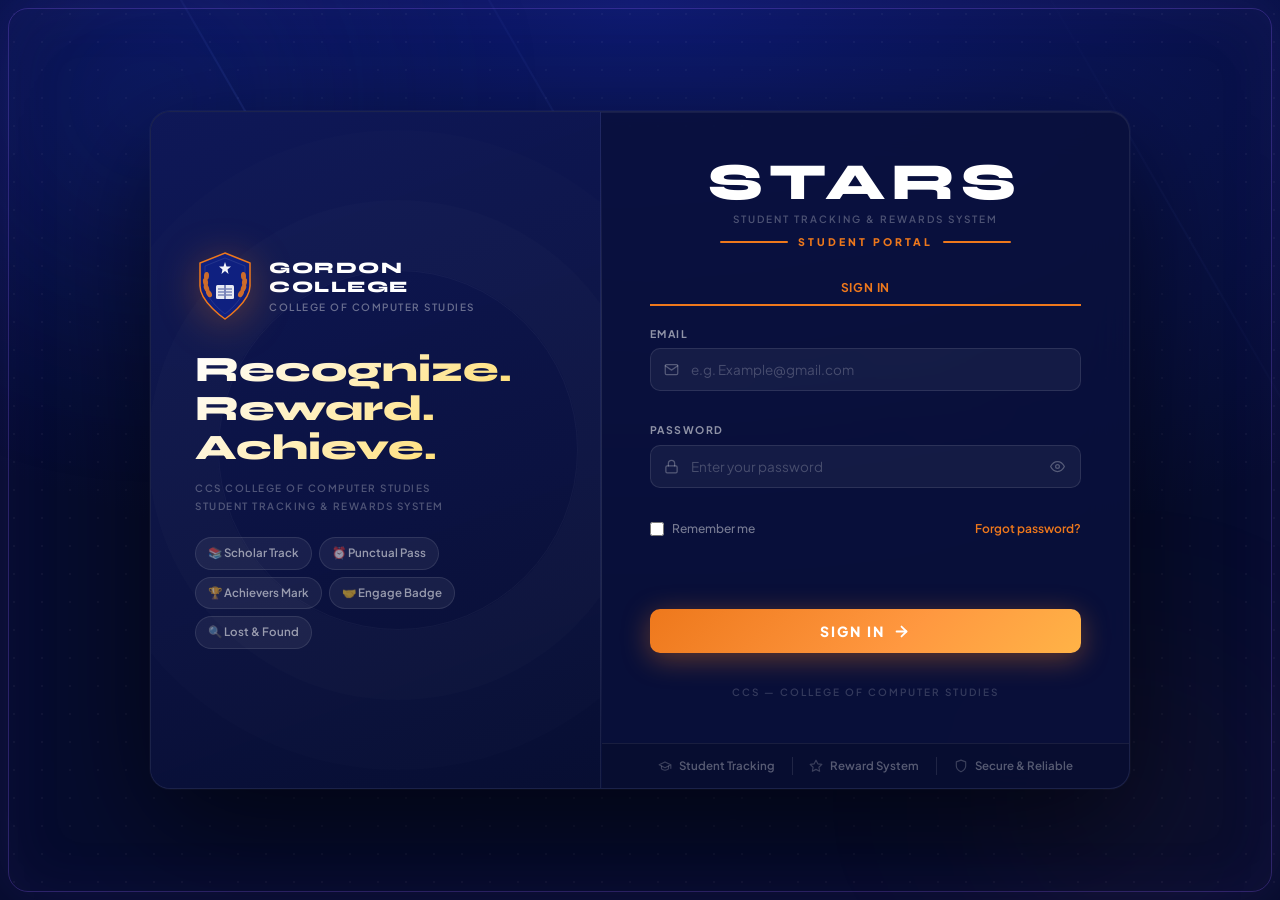
==== commit 9a85c8d6: "Update dashboard.html" ====
--- a/dashboard.html
+++ b/dashboard.html
@@ -85,6 +85,7 @@
         <h1 class="points-value" id="totalBalance">—</h1>
         <p class="points-unit">merit points</p>
       </div>
+      <!--
       <div class="points-card">
         <p class="points-label">Scholar Track</p>
         <h2 class="points-value scholar" id="scholarPts">—</h2>
@@ -111,7 +112,7 @@
         <h2 class="points-value general" id="generalPts">—</h2>
         <span class="category-badge general">Other</span>
       </div>
-    </section>
+    </section>-->
 
     <!-- MOTIVATION MILESTONES -->
     <section class="section-block" id="motivationSection">
@@ -234,4 +235,4 @@
 })();
   </script>
 </body>
-</html>+</html>
